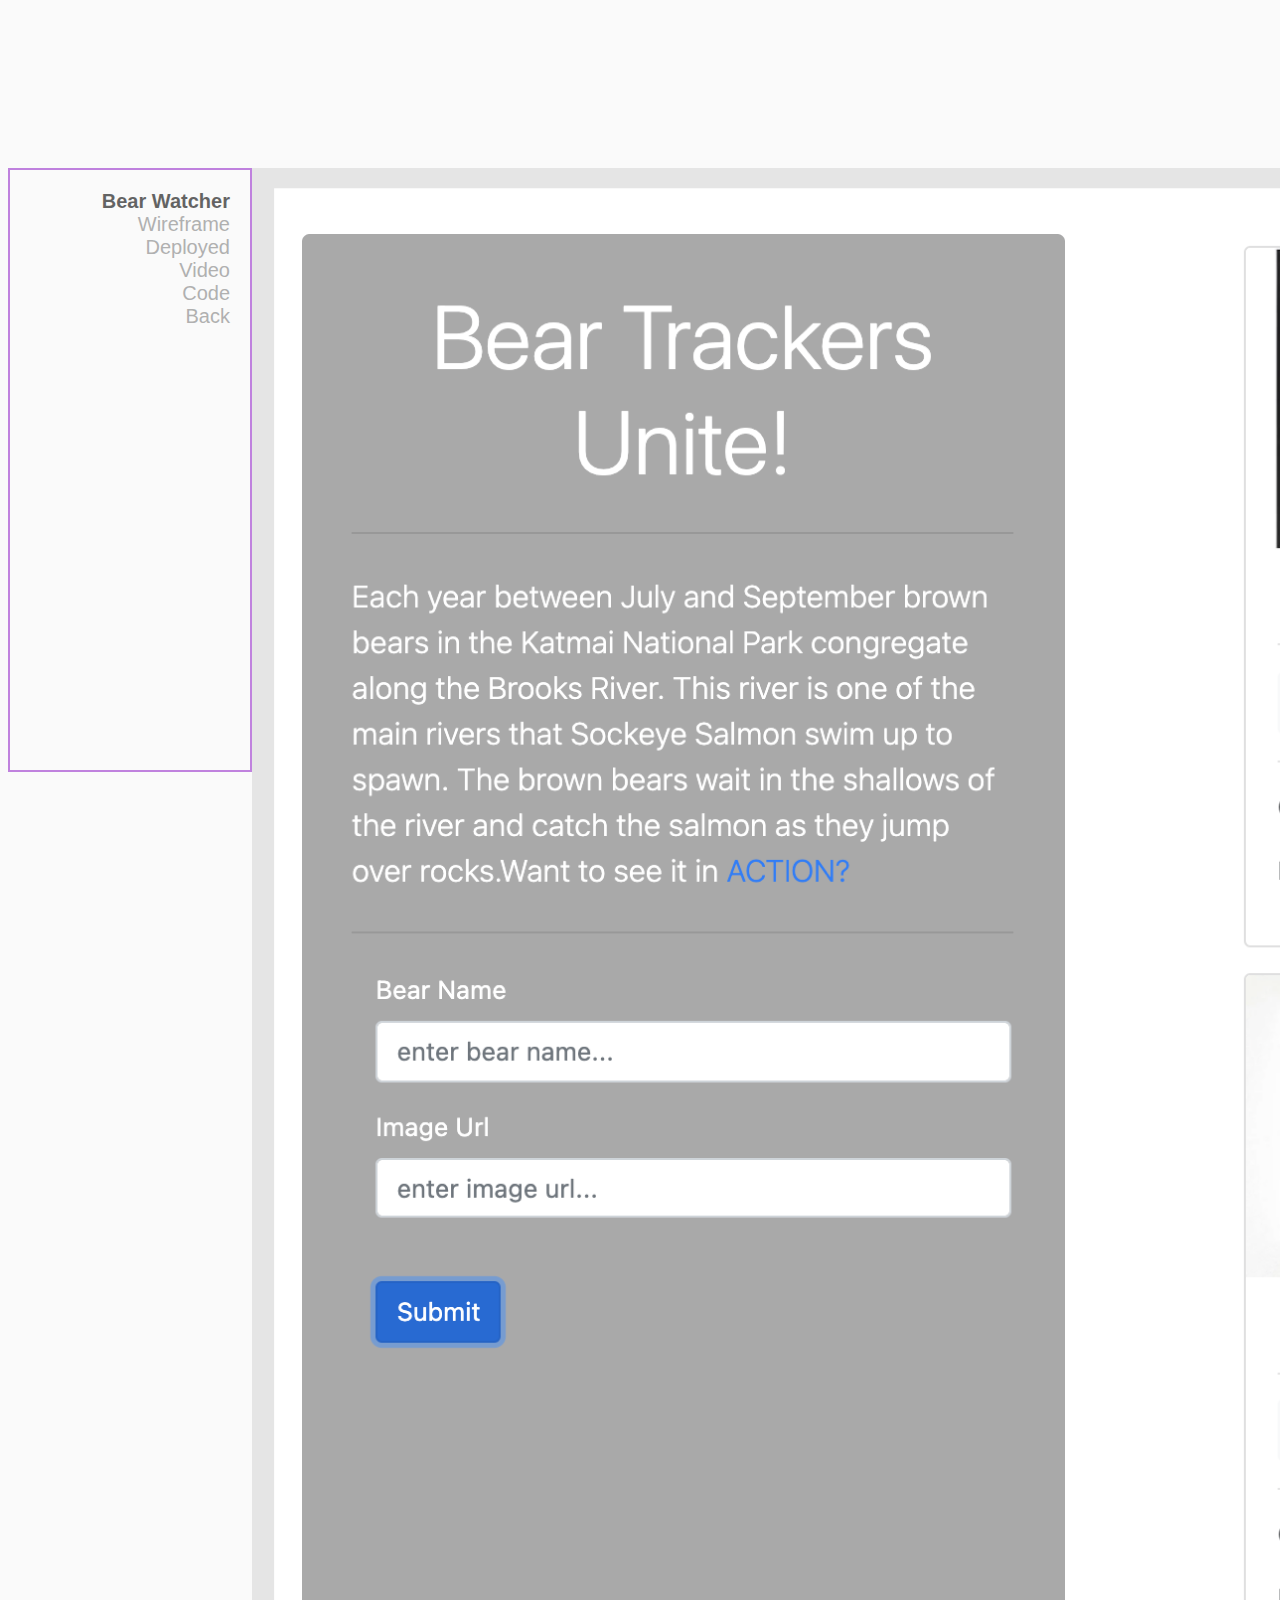
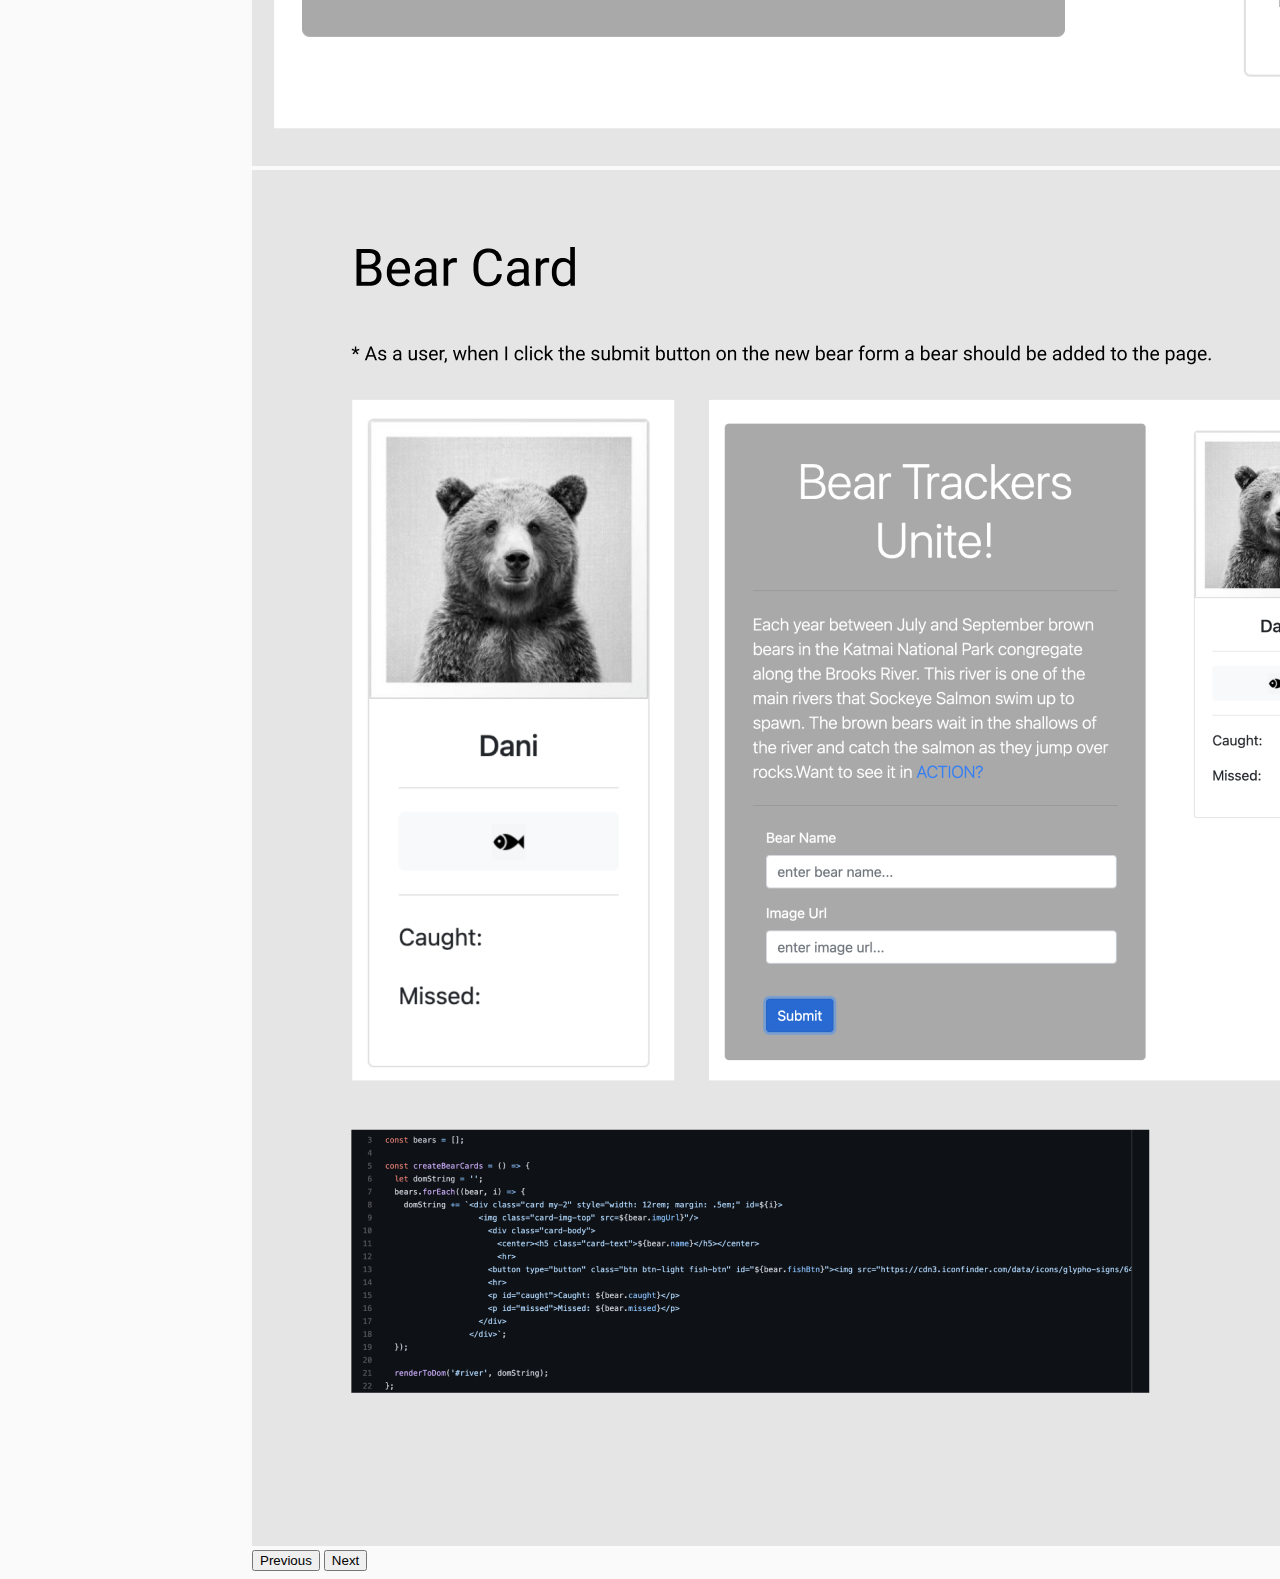
==== pages/bearWatcher.html @ 3816b1b4 "more to layout and content:" ====
<!DOCTYPE html>
<html lang="en">
<head>
  <meta charset="UTF-8">
  <meta http-equiv="X-UA-Compatible" content="IE=edge">
  <meta name="viewport" content="width=device-width, initial-scale=1.0">
  <link href="https://cdn.jsdelivr.net/npm/bootstrap@5.0.0-beta3/dist/css/bootstrap.min.css" rel="stylesheet" integrity="sha384-eOJMYsd53ii+scO/bJGFsiCZc+5NDVN2yr8+0RDqr0Ql0h+rP48ckxlpbzKgwra6" crossorigin="anonymous">
  <link rel="stylesheet" href="../styles/subPage.css">
  <link rel="stylesheet" href="../index.html">
  <title>Wireframes</title>
</head>
<body>
  <div class="container" id="content-wrapper">

    <div class="container mr-5" id="nav-container">
      <ul>
        <li><b>Bear Watcher</b></li>
        <li><a href="https://www.figma.com/file/6VTWlVFWrUrVviW2rD6iXo/Bear-Watcher?node-id=102%3A10">Wireframe</a></li>
        <li><a href="dc-bear-watchers-unite.netlify.app">Deployed</a></li>
        <li><a href="https://www.loom.com/share/d7f5b1bccaa8494e8563e0aecfe99e03">Video</a></li>
        <li><a href="https://github.com/danicrosby/bear-watcher/projects">Code</li>
        <li><a href="../pages/mockDesigns.html"> Back </a></li>
      </ul>
    </div>

    <div class="container" id="content-container">
      <div id="carouselExampleInterval" class="carousel slide" data-bs-ride="carousel">
        <div class="carousel-inner">
          <div class="carousel-item active" data-bs-interval="4000">
            <img src="../images/bearWatcher1.png" class="d-block w-75" alt="">
          </div>
          <div class="carousel-item" data-bs-interval="4000">
            <img src="../images/bearWatcher2.png" class="d-block w-75" alt="">
          </div>
        </div>
        <button class="carousel-control-prev" type="button" data-bs-target="#carouselExampleInterval" data-bs-slide="prev">
          <span class="carousel-control-prev-icon" aria-hidden="true"></span>
          <span class="visually-hidden">Previous</span>
        </button>
        <button class="carousel-control-next" type="button" data-bs-target="#carouselExampleInterval" data-bs-slide="next">
          <span class="carousel-control-next-icon" aria-hidden="true"></span>
          <span class="visually-hidden">Next</span>
        </button>
      </div>
    </div>
    
  </div>
</body>
<script src="https://cdn.jsdelivr.net/npm/bootstrap@5.0.0-beta3/dist/js/bootstrap.bundle.min.js" integrity="sha384-JEW9xMcG8R+pH31jmWH6WWP0WintQrMb4s7ZOdauHnUtxwoG2vI5DkLtS3qm9Ekf" crossorigin="anonymous"></script>
</html>
---- styles/subPage.css ----
@import "~bootstrap/scss/bootstrap";

body {
  background-color: #fafafa;
  display: flex;
  justify-content: flex-start;
}

#content-wrapper {
  display: flex;
  justify-content: center;
  margin-top: 10em;
}

ul {
  list-style-type: none;
  margin: 0;
  padding: 0;
}

li a {
  text-decoration: none;
  color: grey;
}

li a:hover {
  text-decoration: none;
  color: lightgrey;
}

#nav-container {
  text-align: end;
  font-size: 20px;
  font-family: Arial, Helvetica, sans-serif;
  height: 28em;
  width: 10em;
  padding: 1em;
  border: 2px solid darkorchid;
  opacity: .6;
}

#content-container{
  display: flex;
  justify-content: center;
}
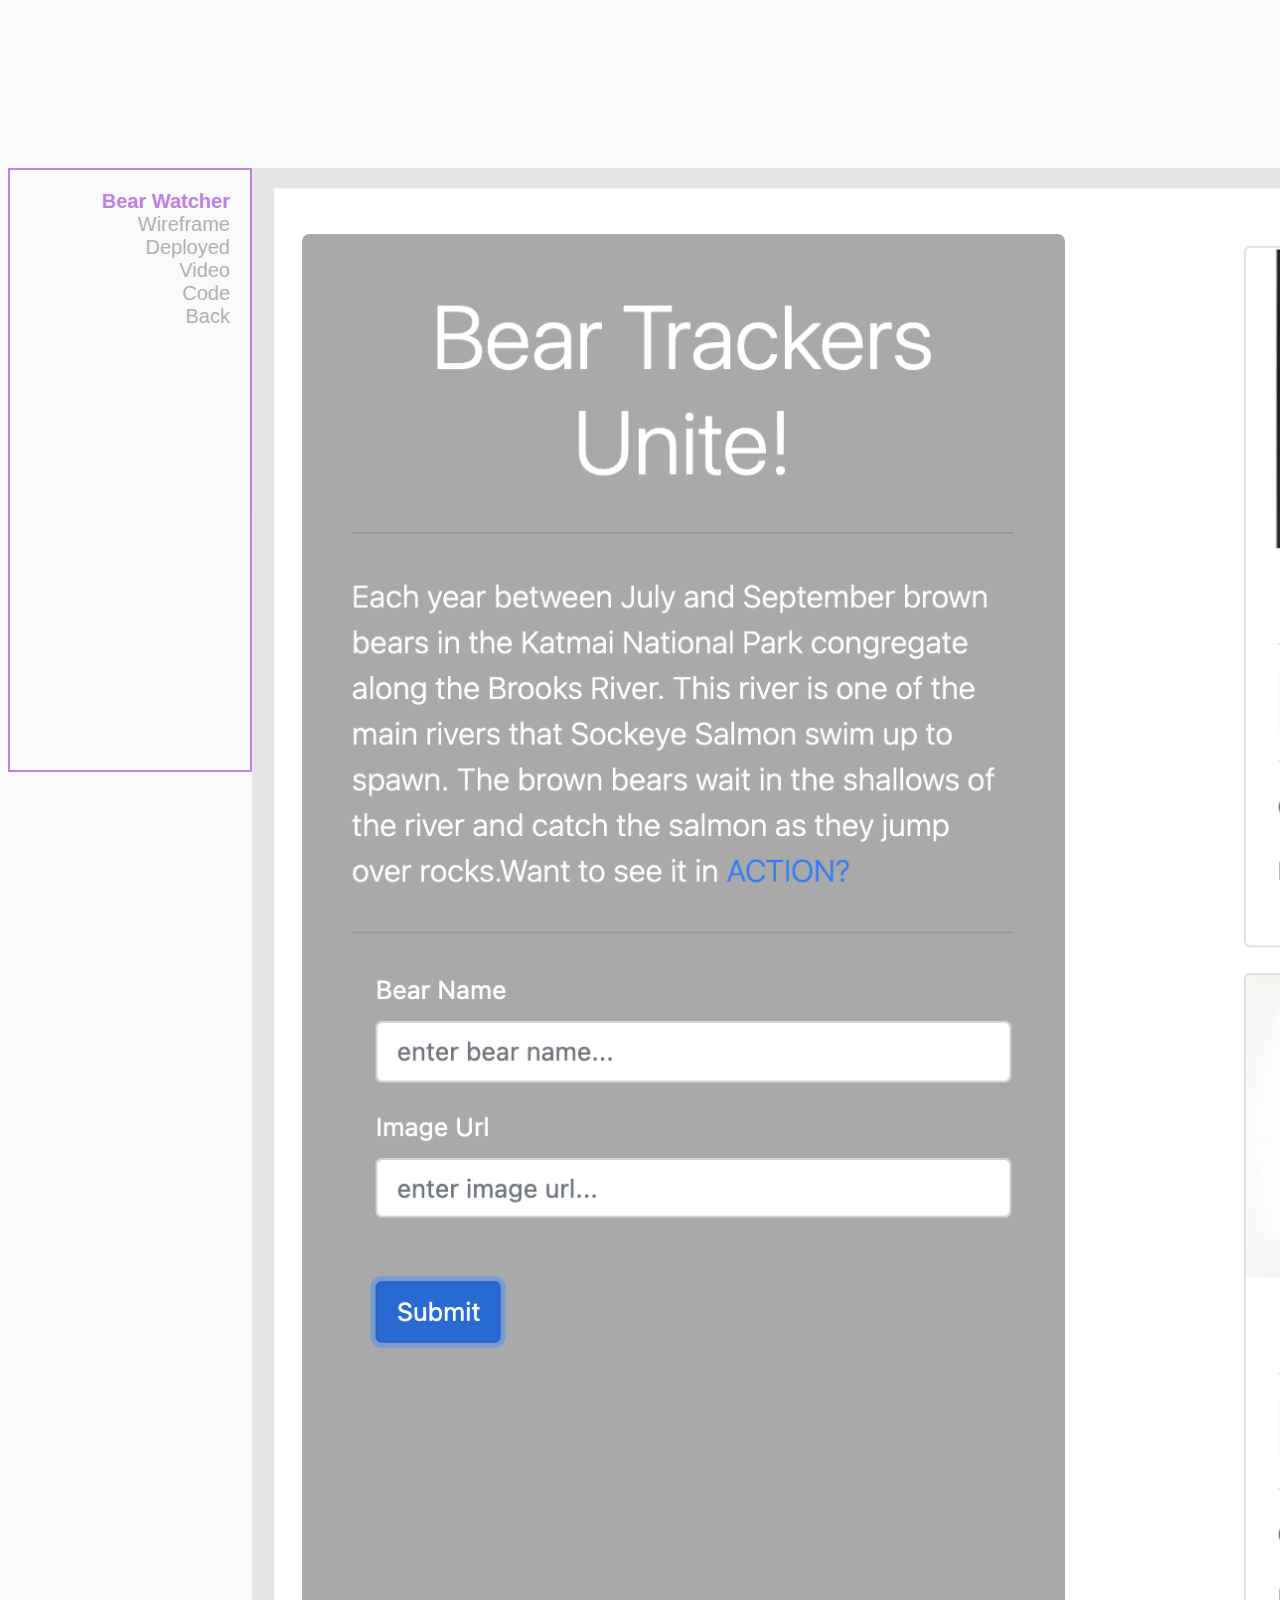
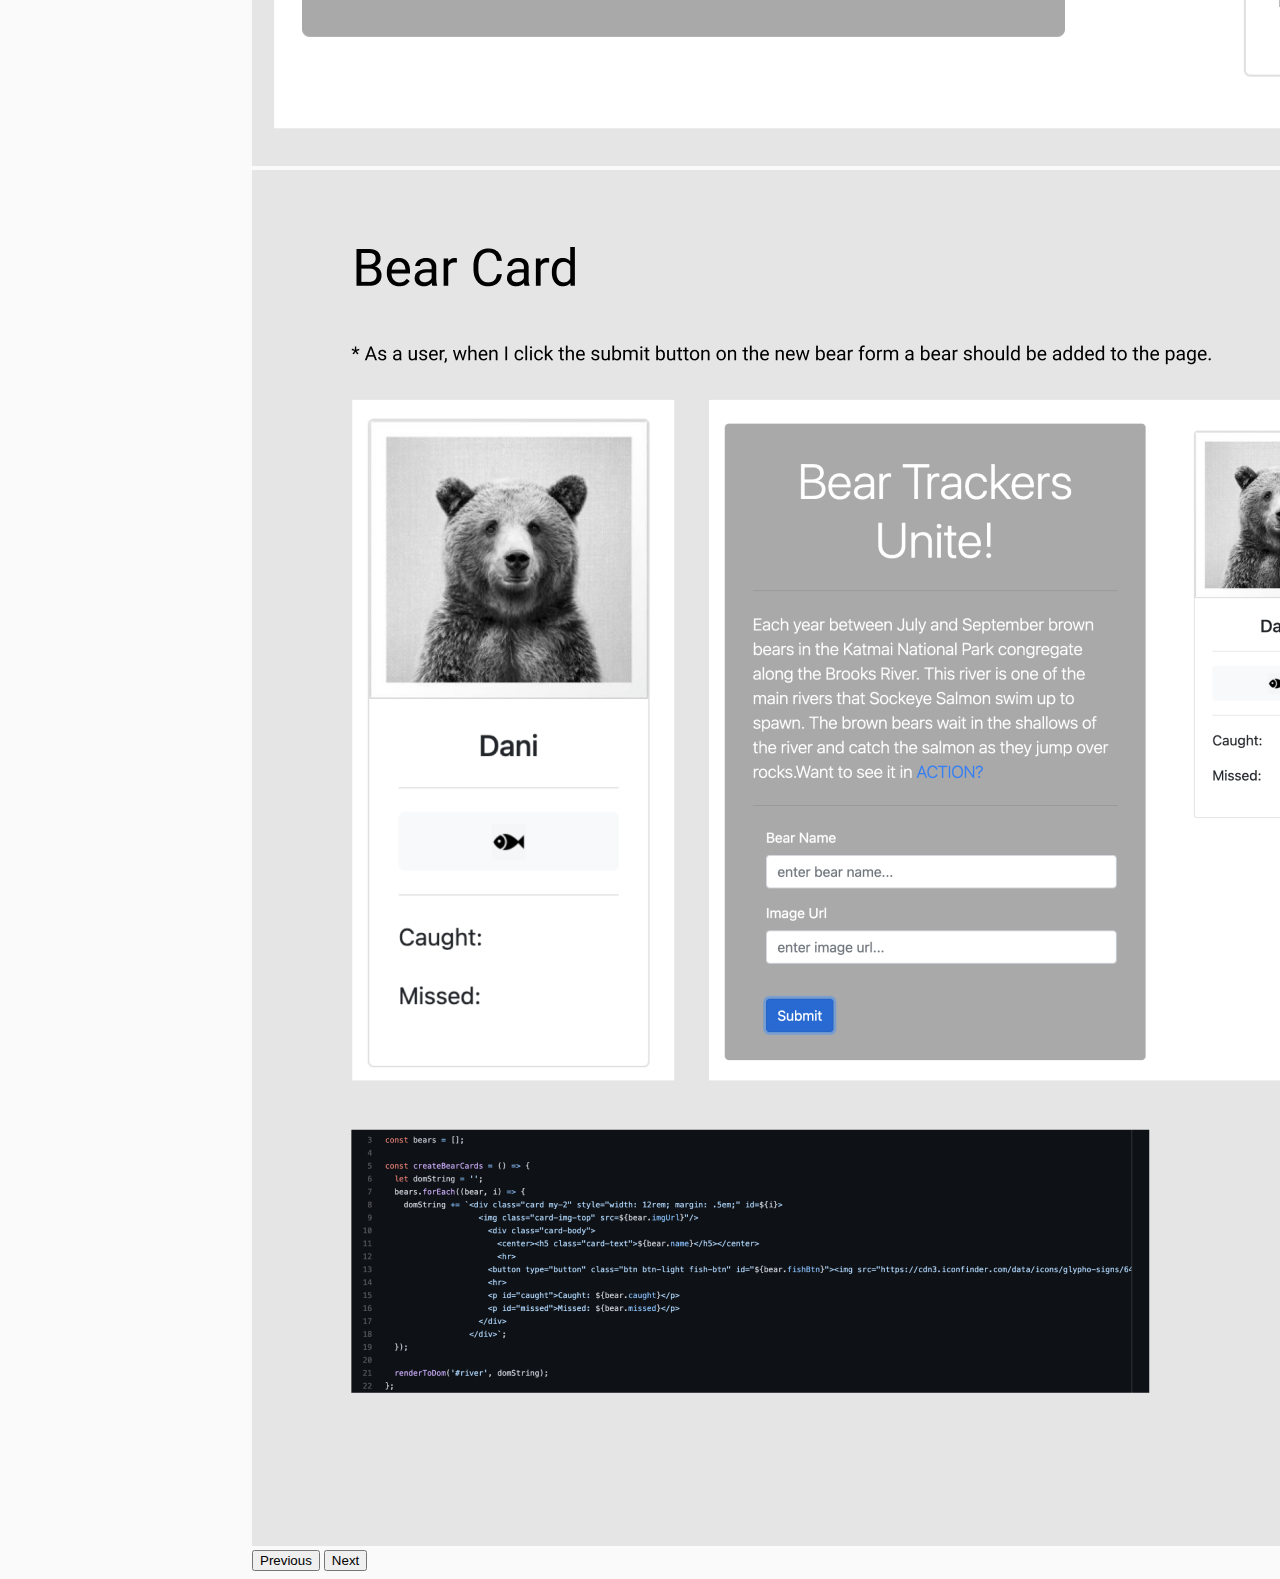
==== commit dd669770: "linked up pages" ====
--- a/pages/bearWatcher.html
+++ b/pages/bearWatcher.html
@@ -19,7 +19,7 @@
         <li><a href="dc-bear-watchers-unite.netlify.app">Deployed</a></li>
         <li><a href="https://www.loom.com/share/d7f5b1bccaa8494e8563e0aecfe99e03">Video</a></li>
         <li><a href="https://github.com/danicrosby/bear-watcher/projects">Code</li>
-        <li><a href="../pages/mockDesigns.html"> Back </a></li>
+        <li><a href="../pages/projects.html">Back</a></li>
       </ul>
     </div>
 
--- a/styles/subPage.css
+++ b/styles/subPage.css
@@ -28,6 +28,10 @@
   color: lightgrey;
 }
 
+b{
+  color: darkorchid
+}
+
 #nav-container {
   text-align: end;
   font-size: 20px;
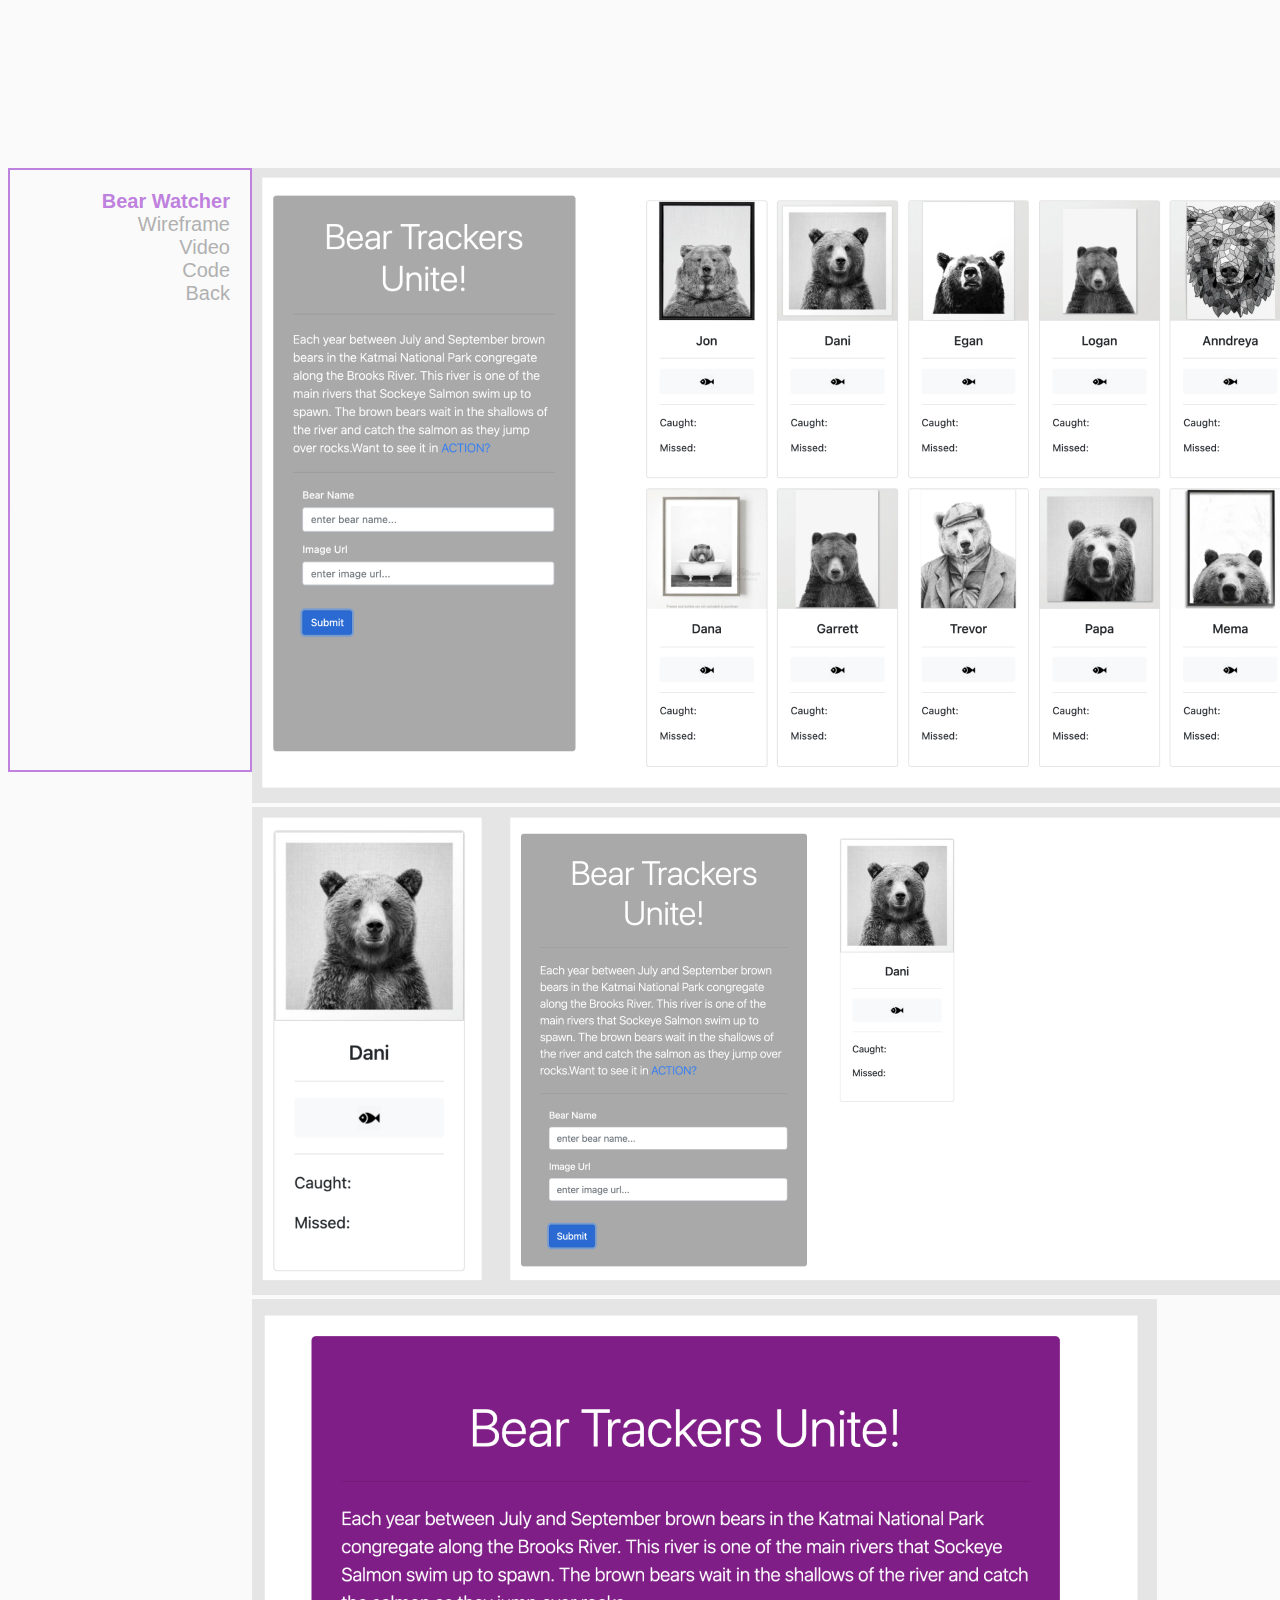
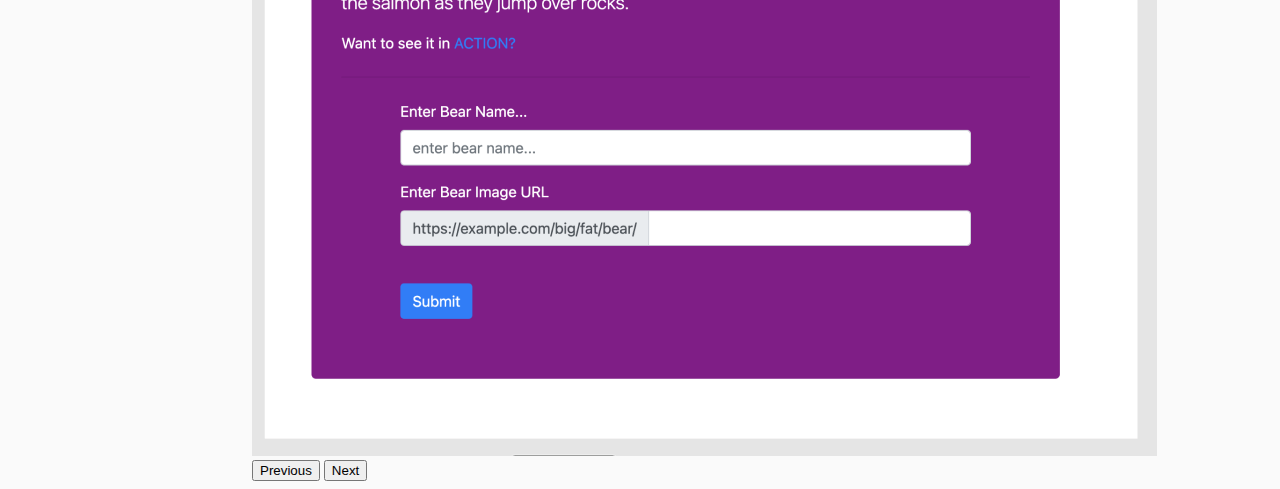
==== commit 0da40c2f: "added more projects" ====
--- a/pages/bearWatcher.html
+++ b/pages/bearWatcher.html
@@ -4,7 +4,10 @@
   <meta charset="UTF-8">
   <meta http-equiv="X-UA-Compatible" content="IE=edge">
   <meta name="viewport" content="width=device-width, initial-scale=1.0">
-  <link href="https://cdn.jsdelivr.net/npm/bootstrap@5.0.0-beta3/dist/css/bootstrap.min.css" rel="stylesheet" integrity="sha384-eOJMYsd53ii+scO/bJGFsiCZc+5NDVN2yr8+0RDqr0Ql0h+rP48ckxlpbzKgwra6" crossorigin="anonymous">
+  <link 
+    href="https://cdn.jsdelivr.net/npm/bootstrap@5.0.0-beta3/dist/css/bootstrap.min.css" 
+    rel="stylesheet" integrity="sha384-eOJMYsd53ii+scO/bJGFsiCZc+5NDVN2yr8+0RDqr0Ql0h+rP48ckxlpbzKgwra6" 
+    crossorigin="anonymous">
   <link rel="stylesheet" href="../styles/subPage.css">
   <link rel="stylesheet" href="../index.html">
   <title>Wireframes</title>
@@ -16,10 +19,9 @@
       <ul>
         <li><b>Bear Watcher</b></li>
         <li><a href="https://www.figma.com/file/6VTWlVFWrUrVviW2rD6iXo/Bear-Watcher?node-id=102%3A10">Wireframe</a></li>
-        <li><a href="dc-bear-watchers-unite.netlify.app">Deployed</a></li>
         <li><a href="https://www.loom.com/share/d7f5b1bccaa8494e8563e0aecfe99e03">Video</a></li>
         <li><a href="https://github.com/danicrosby/bear-watcher/projects">Code</li>
-        <li><a href="../pages/projects.html">Back</a></li>
+        <li><a href="/index.html">Back</a></li>
       </ul>
     </div>
 
@@ -27,10 +29,13 @@
       <div id="carouselExampleInterval" class="carousel slide" data-bs-ride="carousel">
         <div class="carousel-inner">
           <div class="carousel-item active" data-bs-interval="4000">
-            <img src="../images/bearWatcher1.png" class="d-block w-75" alt="">
+            <img src="../images/bear1-1.png" class="d-block w-75" alt="">
           </div>
           <div class="carousel-item" data-bs-interval="4000">
-            <img src="../images/bearWatcher2.png" class="d-block w-75" alt="">
+            <img src="../images/bear2-2.png" class="d-block w-75" alt="">
+          </div>
+          <div class="carousel-item" data-bs-interval="4000">
+            <img src="../images/bear3-3.png" class="d-block w-75" alt="">
           </div>
         </div>
         <button class="carousel-control-prev" type="button" data-bs-target="#carouselExampleInterval" data-bs-slide="prev">
@@ -46,5 +51,8 @@
     
   </div>
 </body>
-<script src="https://cdn.jsdelivr.net/npm/bootstrap@5.0.0-beta3/dist/js/bootstrap.bundle.min.js" integrity="sha384-JEW9xMcG8R+pH31jmWH6WWP0WintQrMb4s7ZOdauHnUtxwoG2vI5DkLtS3qm9Ekf" crossorigin="anonymous"></script>
+<script 
+  src="https://cdn.jsdelivr.net/npm/bootstrap@5.0.0-beta3/dist/js/bootstrap.bundle.min.js" 
+  integrity="sha384-JEW9xMcG8R+pH31jmWH6WWP0WintQrMb4s7ZOdauHnUtxwoG2vI5DkLtS3qm9Ekf" 
+  crossorigin="anonymous"></script>
 </html>
--- a/styles/subPage.css
+++ b/styles/subPage.css
@@ -4,6 +4,20 @@
   background-color: #fafafa;
   display: flex;
   justify-content: flex-start;
+}
+body {
+  animation: fadeInAnimation ease 3s;
+  animation-iteration-count: 1;
+  animation-fill-mode: forwards;
+}
+
+@keyframes fadeInAnimation {
+  0% {
+      opacity: 0;
+  }
+  100% {
+      opacity: 1;
+   }
 }
 
 #content-wrapper {
@@ -33,6 +47,9 @@
 }
 
 #nav-container {
+  animation: fadeInAnimation ease .6s;
+  animation-iteration-count: 1;
+  animation-fill-mode: forwards;
   text-align: end;
   font-size: 20px;
   font-family: Arial, Helvetica, sans-serif;
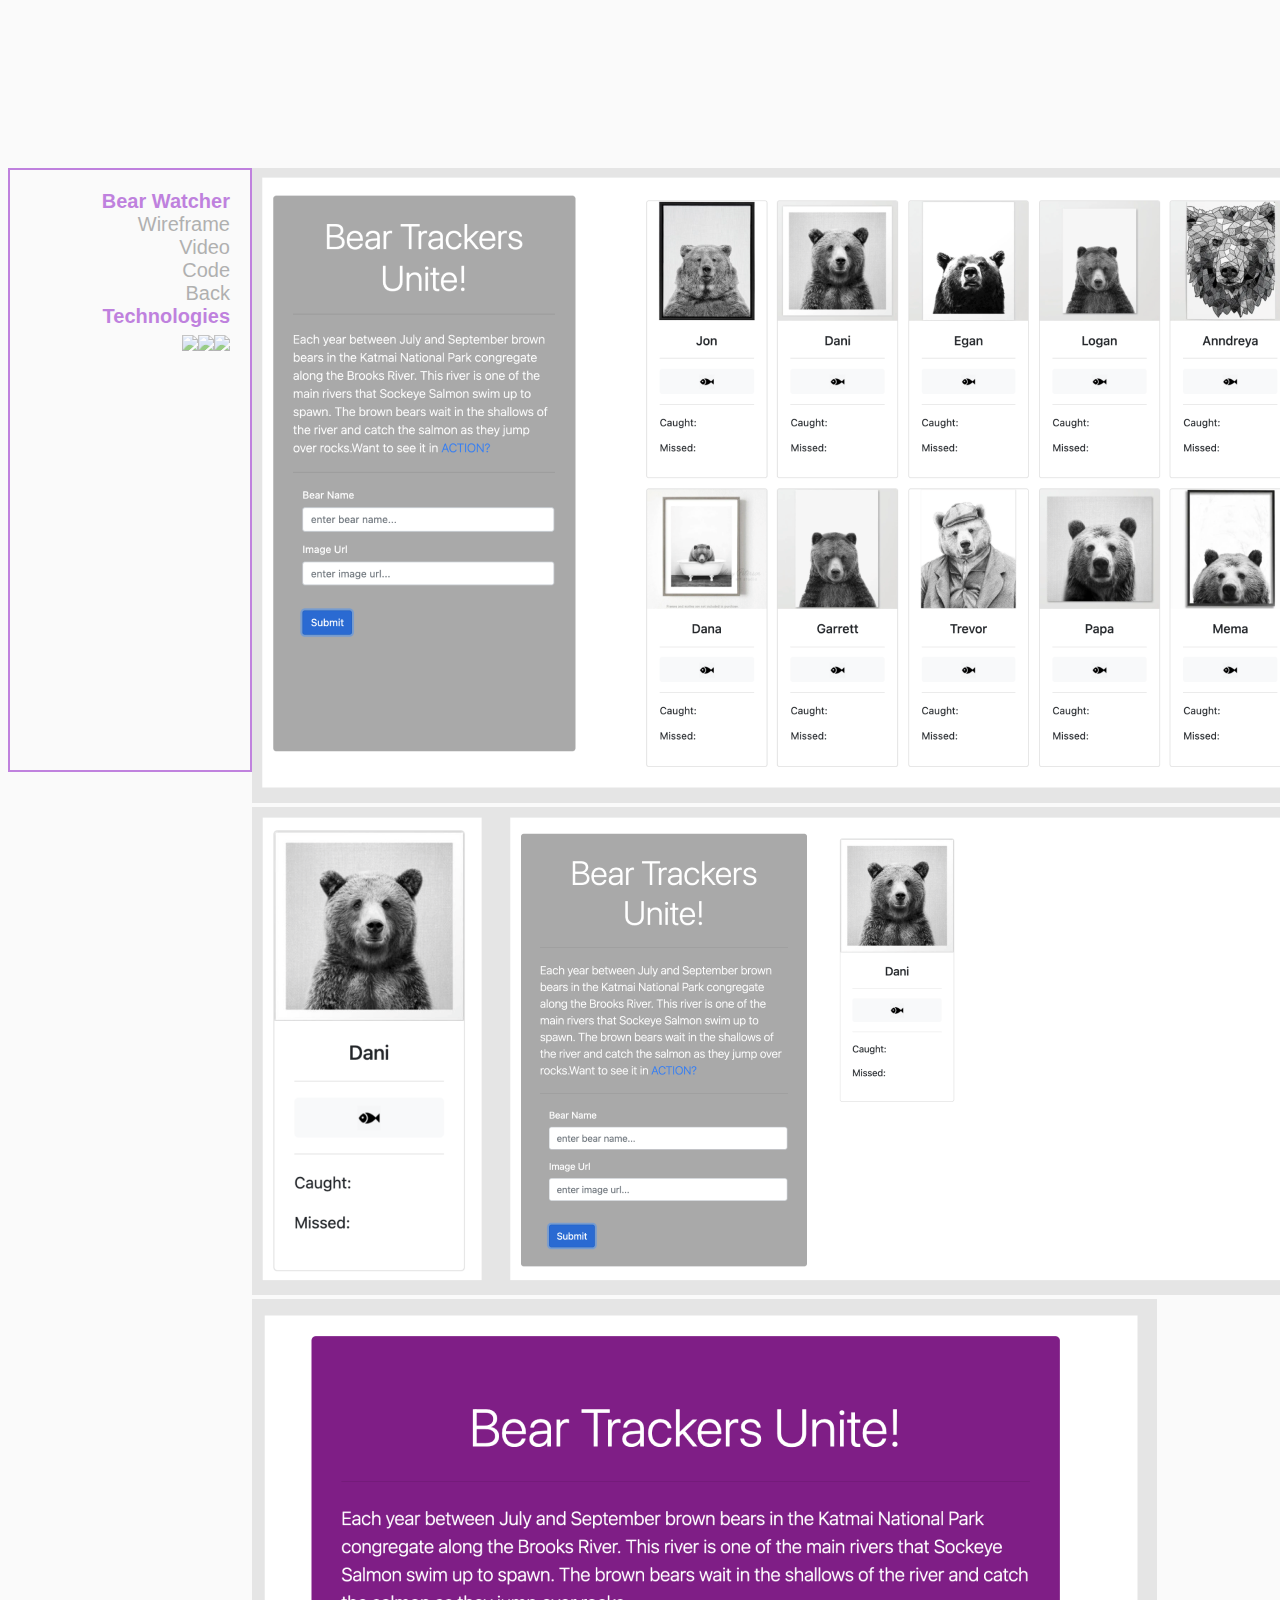
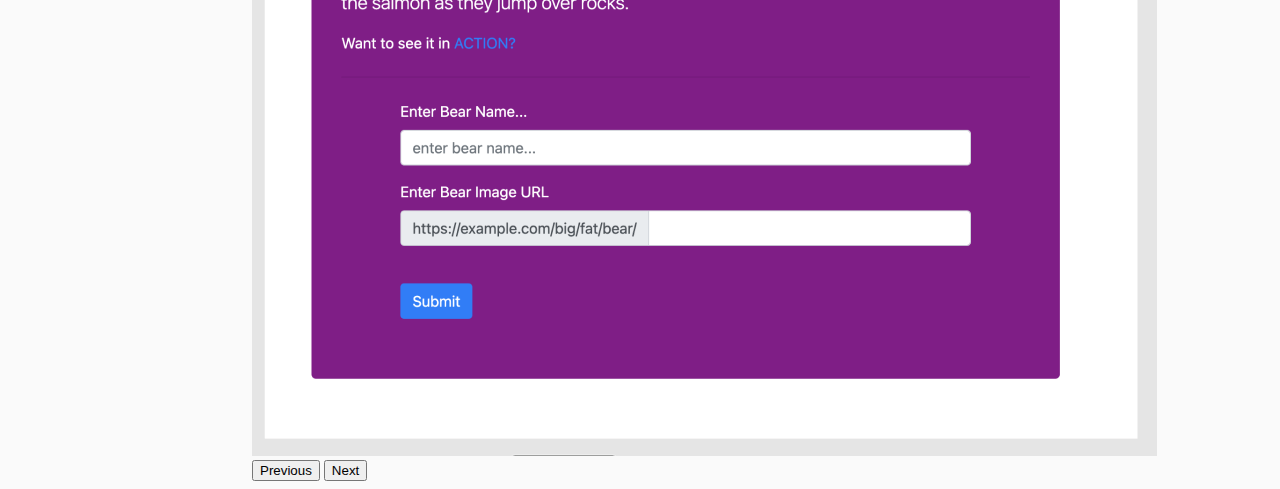
==== commit d7b62451: "added technology icons" ====
--- a/pages/bearWatcher.html
+++ b/pages/bearWatcher.html
@@ -20,15 +20,21 @@
         <li><b>Bear Watcher</b></li>
         <li><a href="https://www.figma.com/file/6VTWlVFWrUrVviW2rD6iXo/Bear-Watcher?node-id=102%3A10">Wireframe</a></li>
         <li><a href="https://www.loom.com/share/d7f5b1bccaa8494e8563e0aecfe99e03">Video</a></li>
-        <li><a href="https://github.com/danicrosby/bear-watcher/projects">Code</li>
+        <li><a href="https://github.com/danicrosby/bear-watcher">Code</li>
         <li><a href="/index.html">Back</a></li>
+        <li><b>Technologies</b></li>
+        <div class="icons">
+          <li><img src="https://cdn2.iconfinder.com/data/icons/designer-skills/128/code-programming-javascript-software-develop-command-language-128.png" style="width: 1.5em"></li>
+          <li><img src="https://cdn0.iconfinder.com/data/icons/HTML5/128/HTML_Logo.png" style="width: 1.5em"></li>
+          <li><img src="https://cdn4.iconfinder.com/data/icons/file-extensions-15/24/Css-128.png" style="width: 1.5em"></li>
+        </div>
       </ul>
     </div>
 
     <div class="container" id="content-container">
       <div id="carouselExampleInterval" class="carousel slide" data-bs-ride="carousel">
         <div class="carousel-inner">
-          <div class="carousel-item active" data-bs-interval="4000">
+          <div class="carousel-item active" data-bs-interval="2000">
             <img src="../images/bear1-1.png" class="d-block w-75" alt="">
           </div>
           <div class="carousel-item" data-bs-interval="4000">
--- a/styles/subPage.css
+++ b/styles/subPage.css
@@ -64,3 +64,9 @@
   display: flex;
   justify-content: center;
 }
+
+.icons {
+  display: flex;
+  justify-content: flex-end;
+  margin-top: 5px;
+}
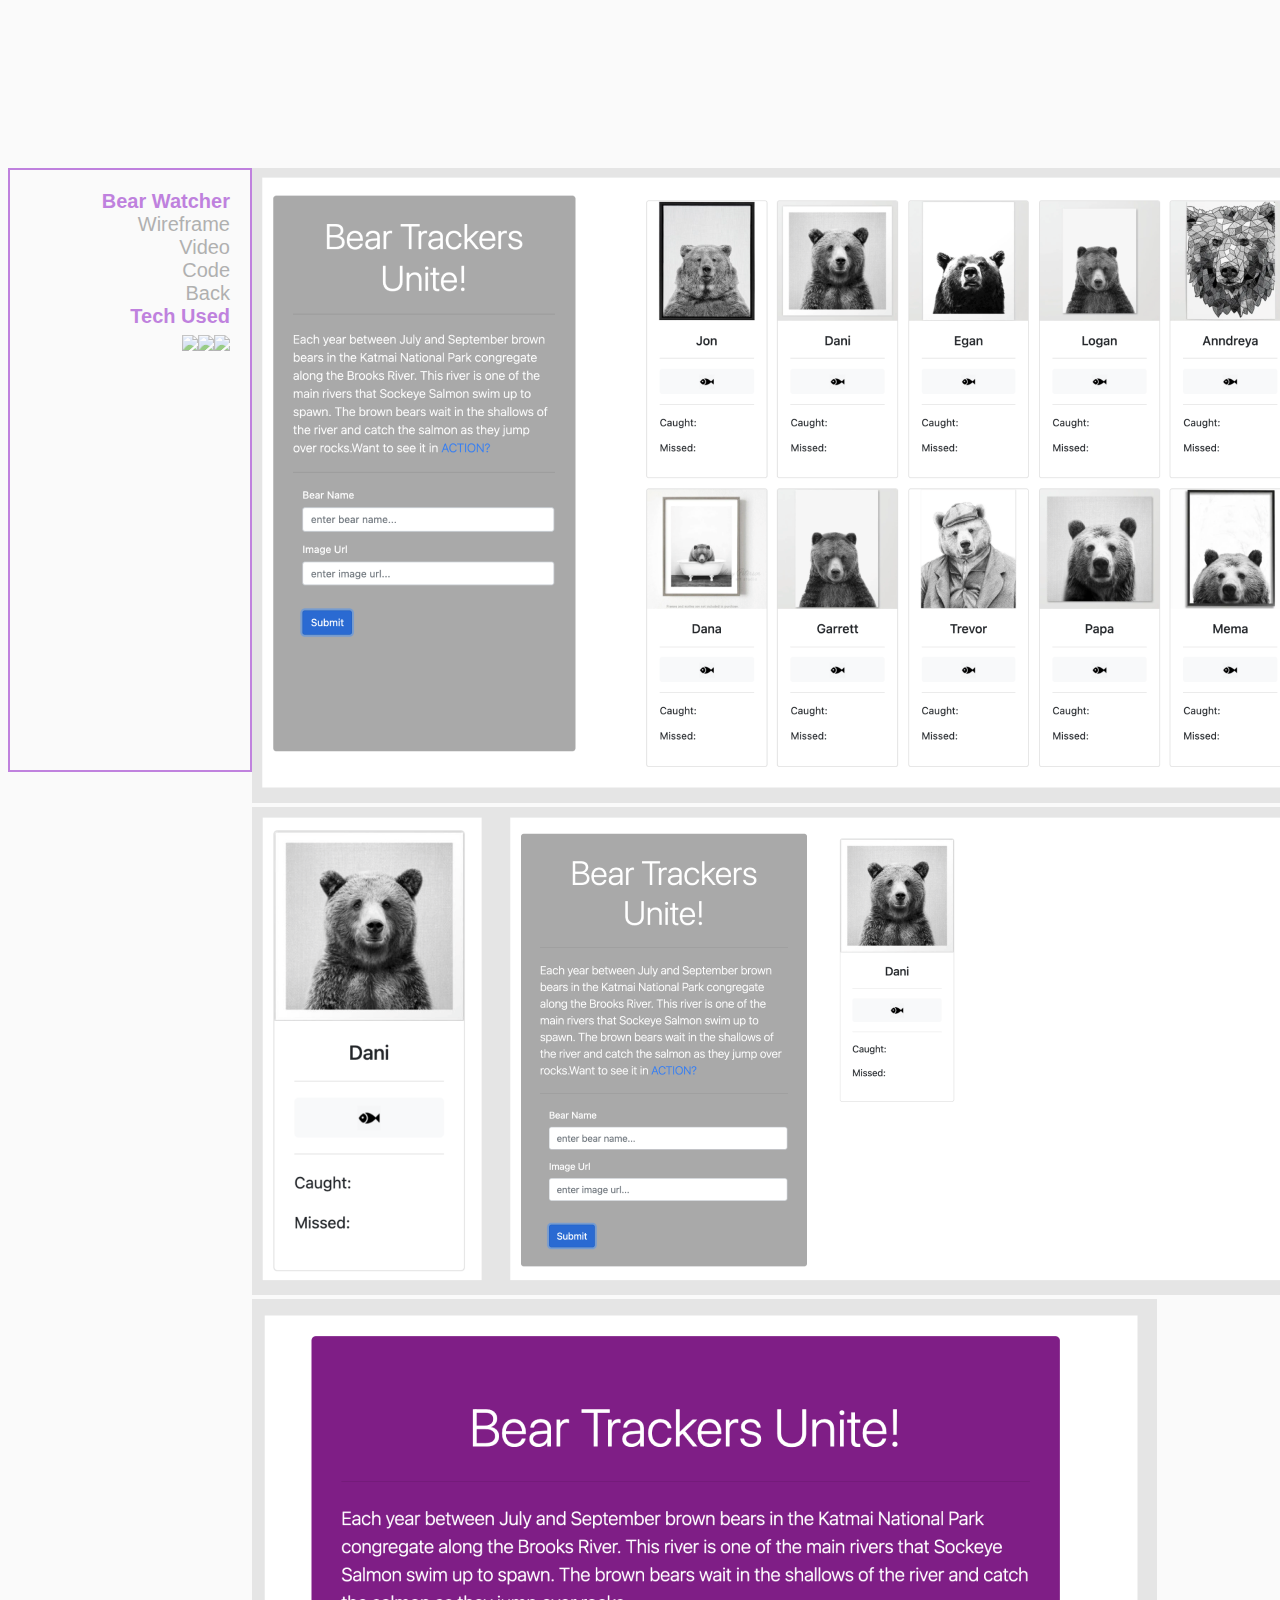
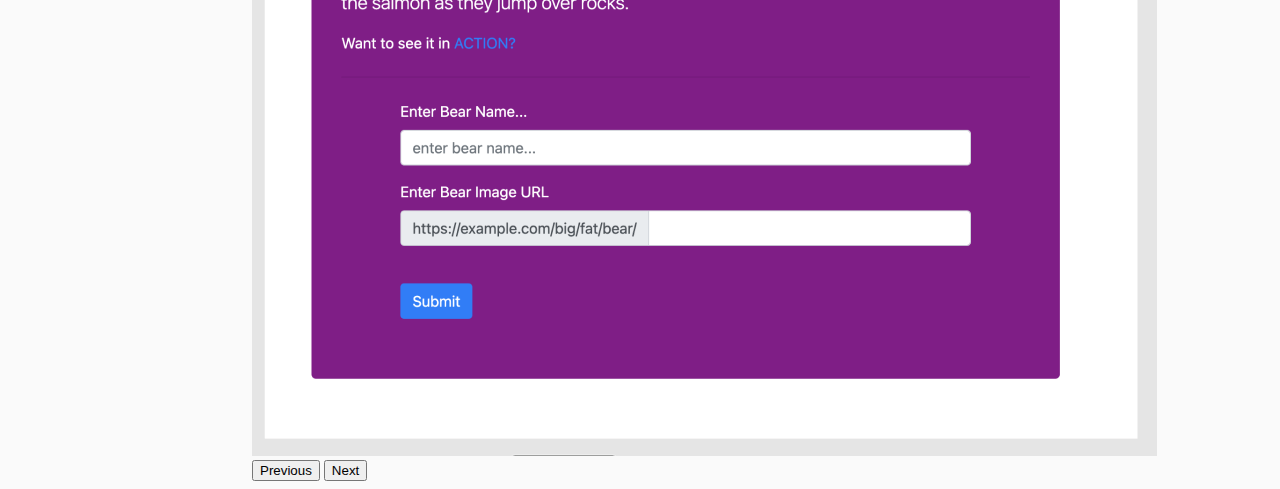
==== commit 6b21951c: "added sorting hat page" ====
--- a/pages/bearWatcher.html
+++ b/pages/bearWatcher.html
@@ -10,7 +10,7 @@
     crossorigin="anonymous">
   <link rel="stylesheet" href="../styles/subPage.css">
   <link rel="stylesheet" href="../index.html">
-  <title>Wireframes</title>
+  <title>Bear Watcher</title>
 </head>
 <body>
   <div class="container" id="content-wrapper">
@@ -22,7 +22,7 @@
         <li><a href="https://www.loom.com/share/d7f5b1bccaa8494e8563e0aecfe99e03">Video</a></li>
         <li><a href="https://github.com/danicrosby/bear-watcher">Code</li>
         <li><a href="/index.html">Back</a></li>
-        <li><b>Technologies</b></li>
+        <li><b>Tech Used</b></li>
         <div class="icons">
           <li><img src="https://cdn2.iconfinder.com/data/icons/designer-skills/128/code-programming-javascript-software-develop-command-language-128.png" style="width: 1.5em"></li>
           <li><img src="https://cdn0.iconfinder.com/data/icons/HTML5/128/HTML_Logo.png" style="width: 1.5em"></li>
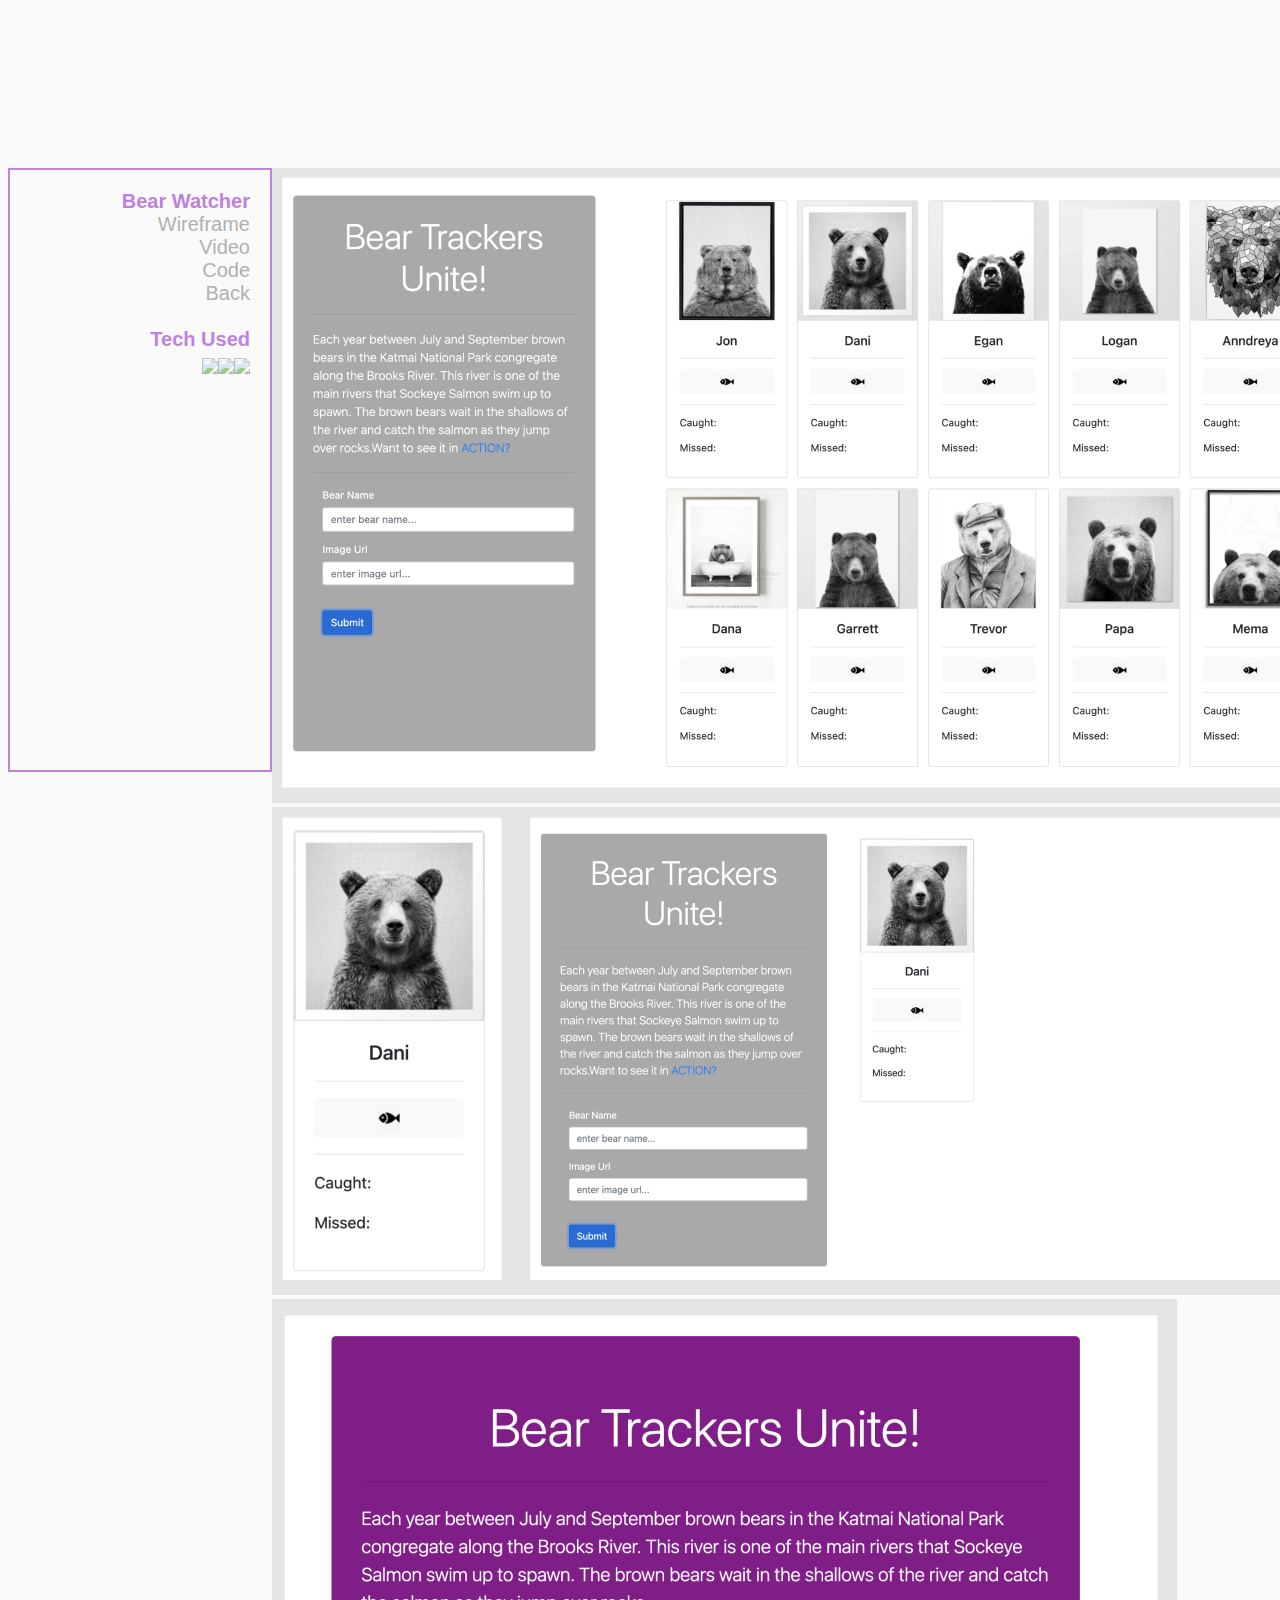
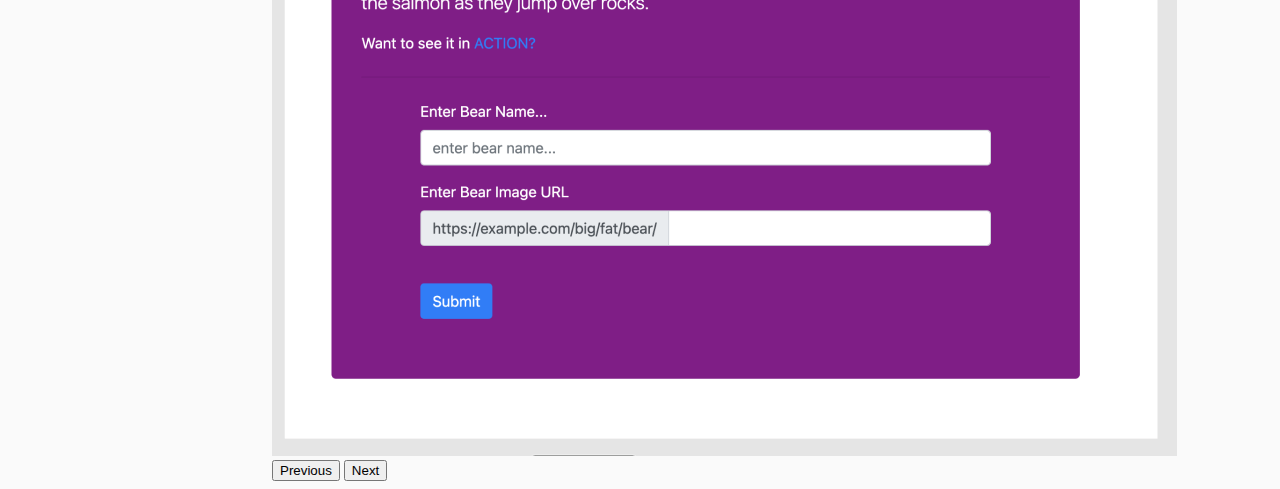
==== commit 96f489c9: "small tweaks to verbage" ====
--- a/pages/bearWatcher.html
+++ b/pages/bearWatcher.html
@@ -22,6 +22,7 @@
         <li><a href="https://www.loom.com/share/d7f5b1bccaa8494e8563e0aecfe99e03">Video</a></li>
         <li><a href="https://github.com/danicrosby/bear-watcher">Code</li>
         <li><a href="/index.html">Back</a></li>
+        <br>
         <li><b>Tech Used</b></li>
         <div class="icons">
           <li><img src="https://cdn2.iconfinder.com/data/icons/designer-skills/128/code-programming-javascript-software-develop-command-language-128.png" style="width: 1.5em"></li>
--- a/styles/subPage.css
+++ b/styles/subPage.css
@@ -54,7 +54,7 @@
   font-size: 20px;
   font-family: Arial, Helvetica, sans-serif;
   height: 28em;
-  width: 10em;
+  width: 11em;
   padding: 1em;
   border: 2px solid darkorchid;
   opacity: .6;
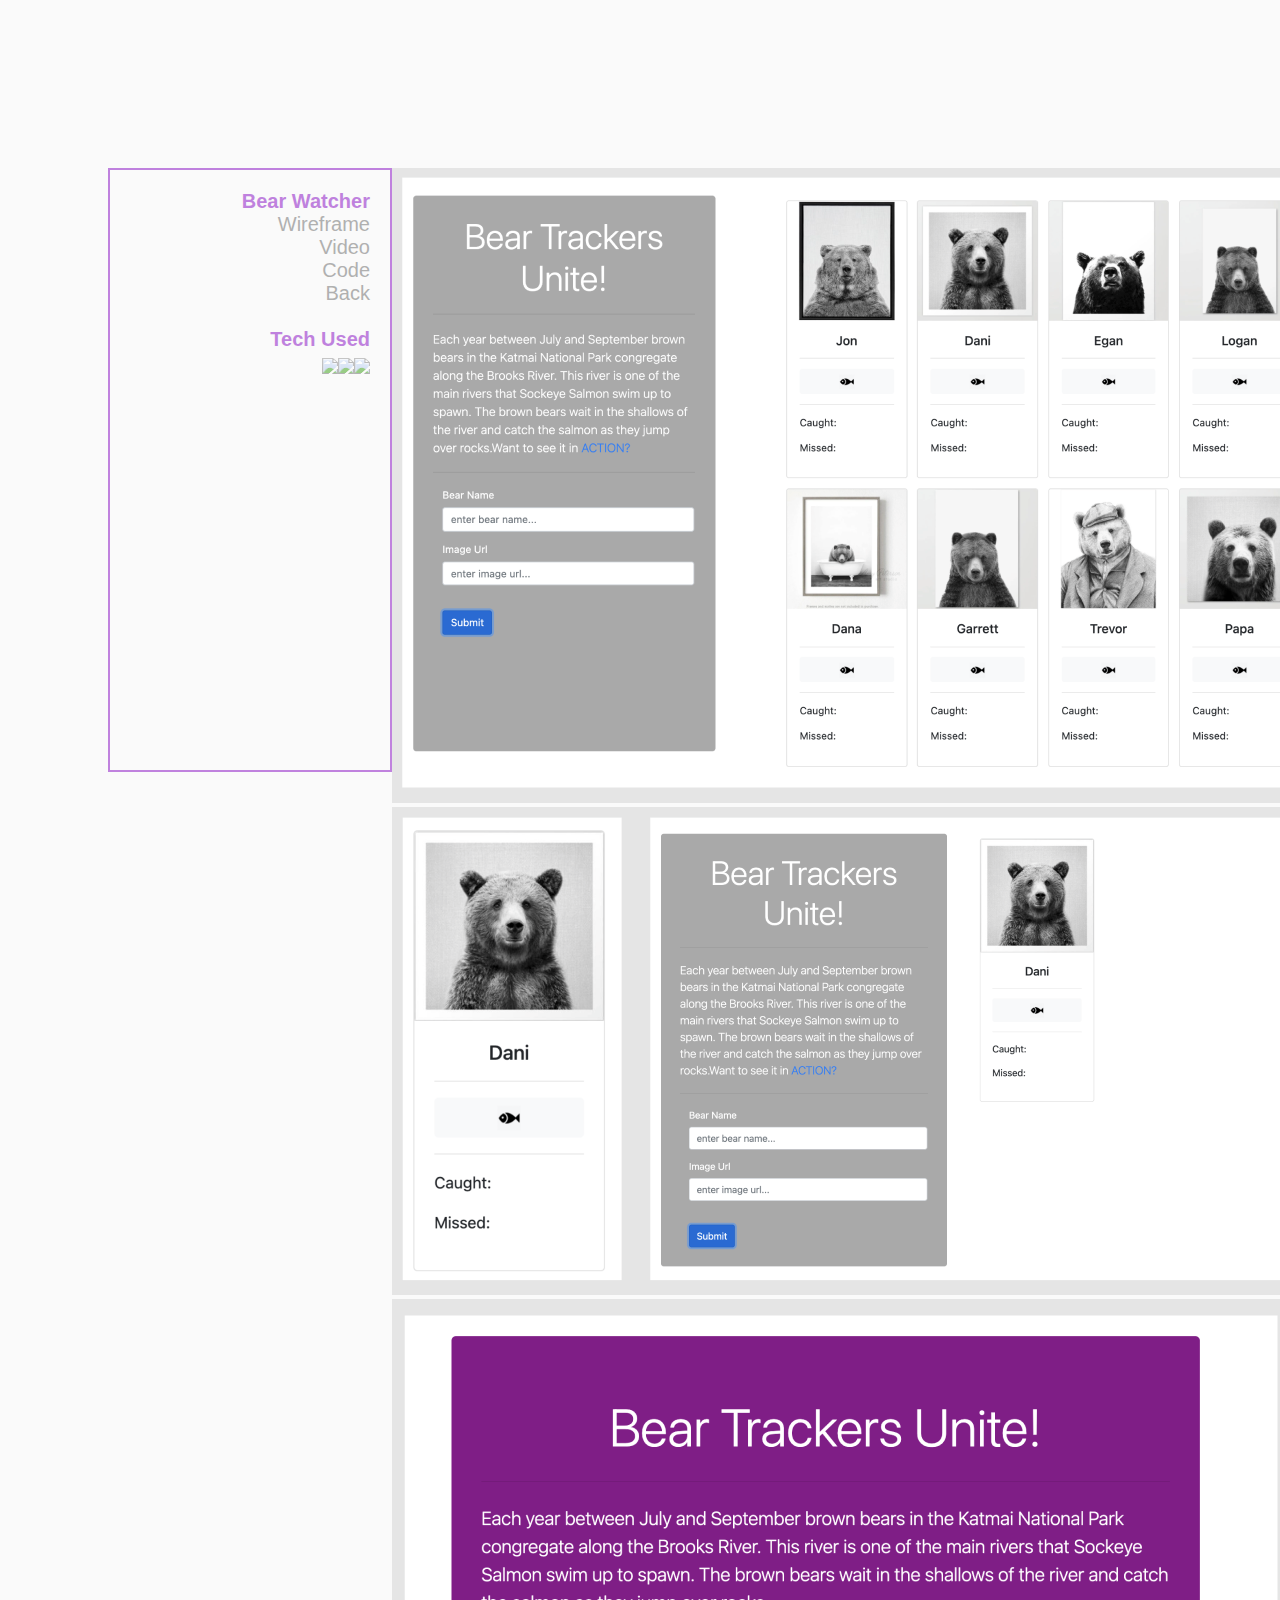
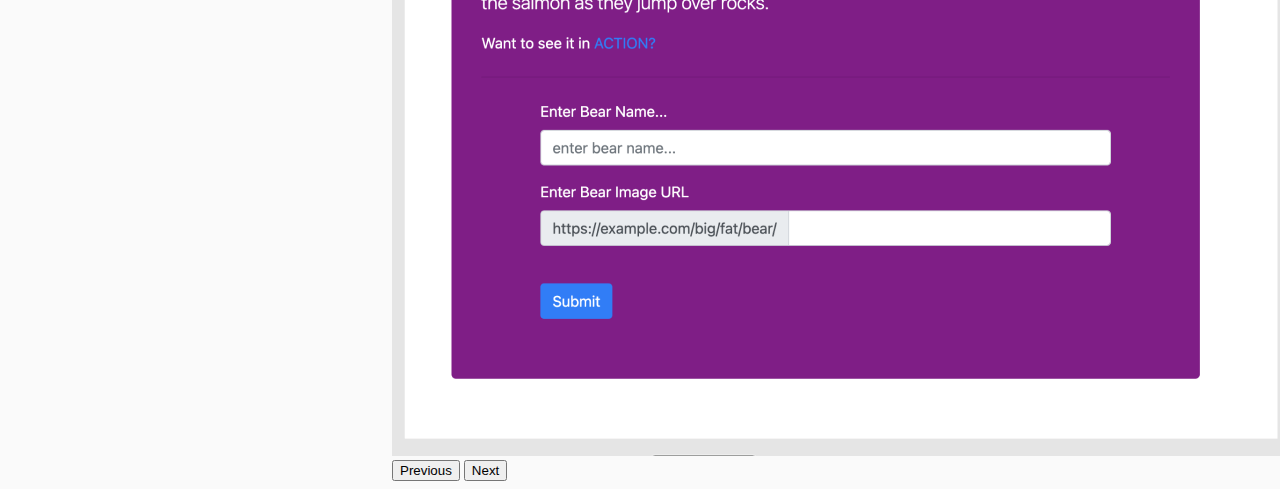
==== commit 77c3709a: "consolodated bear photos" ====
--- a/pages/bearWatcher.html
+++ b/pages/bearWatcher.html
@@ -35,14 +35,14 @@
     <div class="container" id="content-container">
       <div id="carouselExampleInterval" class="carousel slide" data-bs-ride="carousel">
         <div class="carousel-inner">
-          <div class="carousel-item active" data-bs-interval="2000">
-            <img src="../images/bear1-1.png" class="d-block w-75" alt="">
+          <div class="carousel-item active" data-bs-interval="4000">
+            <img src="../images/bear1.png" class="d-block w-75" alt="">
           </div>
           <div class="carousel-item" data-bs-interval="4000">
-            <img src="../images/bear2-2.png" class="d-block w-75" alt="">
+            <img src="../images/bear2.png" class="d-block w-75" alt="">
           </div>
           <div class="carousel-item" data-bs-interval="4000">
-            <img src="../images/bear3-3.png" class="d-block w-75" alt="">
+            <img src="../images/bear3.png" class="d-block w-75" alt="">
           </div>
         </div>
         <button class="carousel-control-prev" type="button" data-bs-target="#carouselExampleInterval" data-bs-slide="prev">
--- a/styles/subPage.css
+++ b/styles/subPage.css
@@ -54,8 +54,9 @@
   font-size: 20px;
   font-family: Arial, Helvetica, sans-serif;
   height: 28em;
-  width: 11em;
+  width: 12em;
   padding: 1em;
+  margin-left: 5em;
   border: 2px solid darkorchid;
   opacity: .6;
 }
